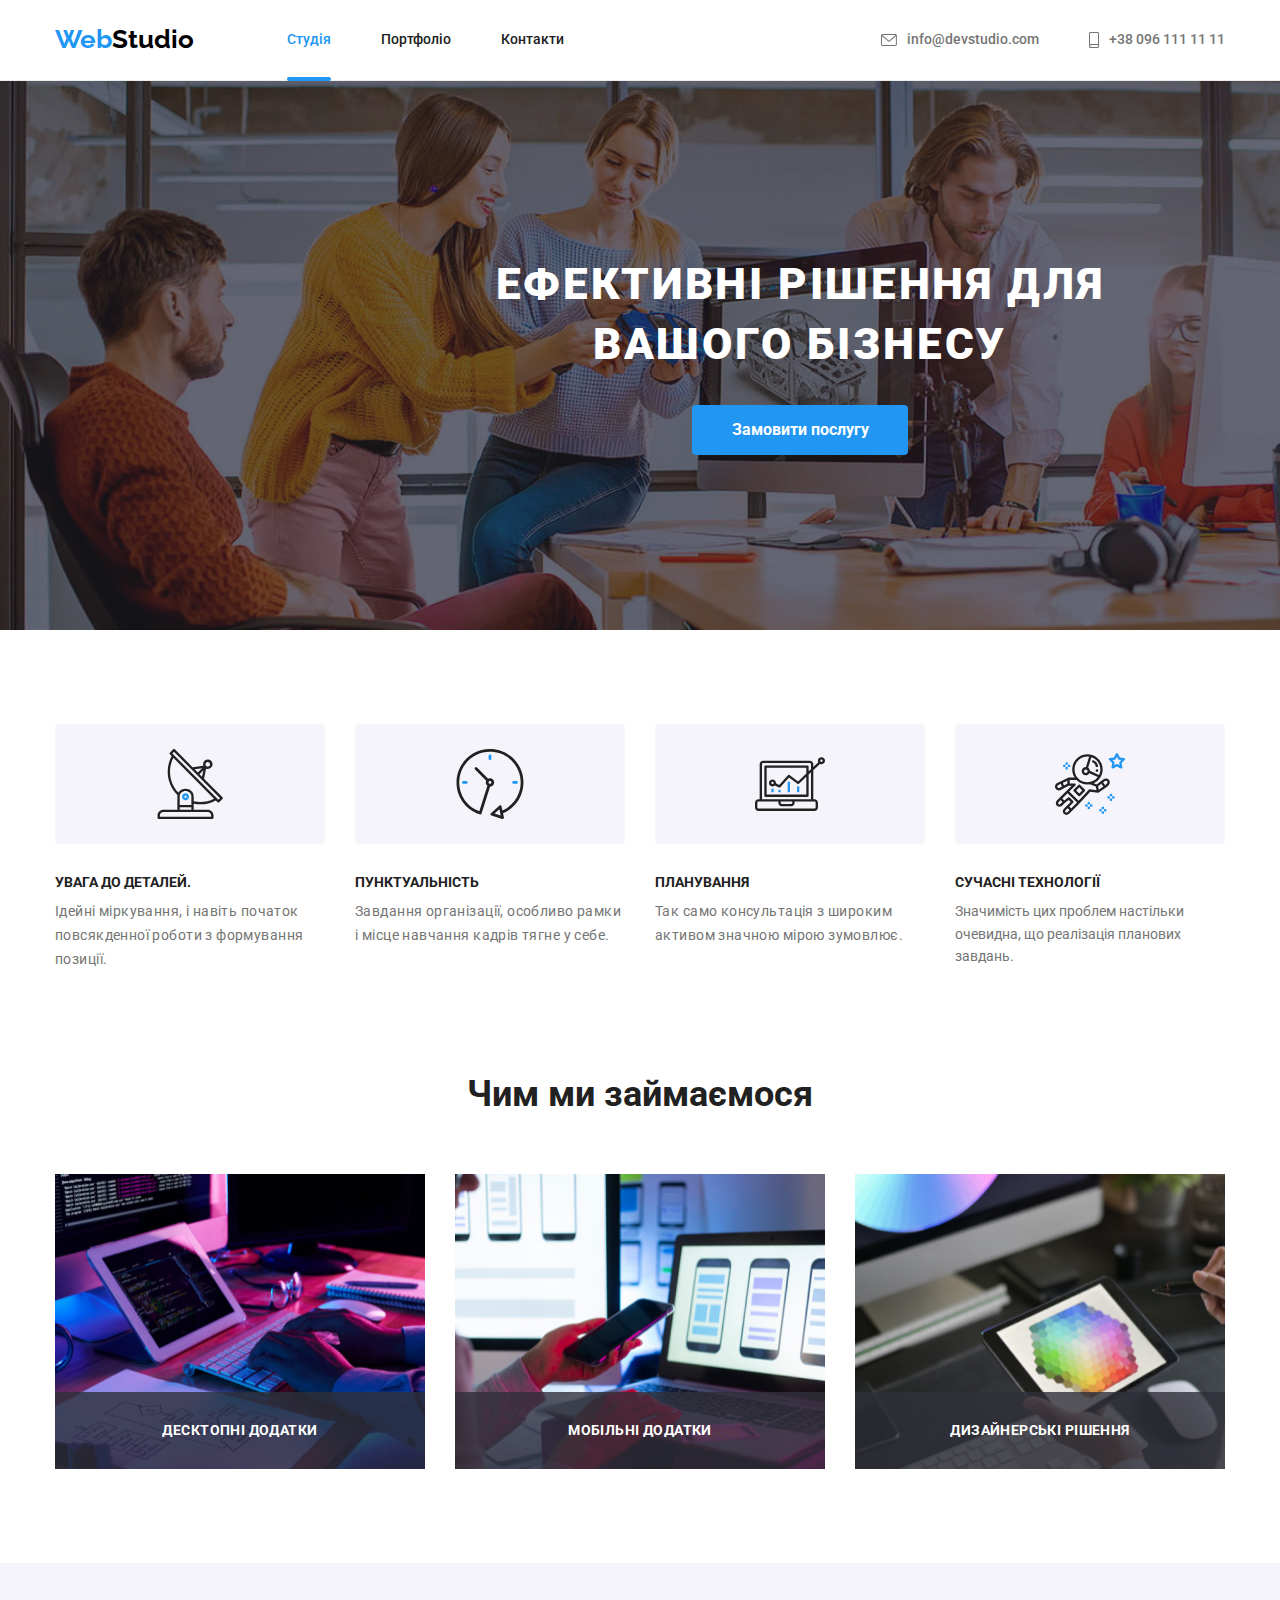
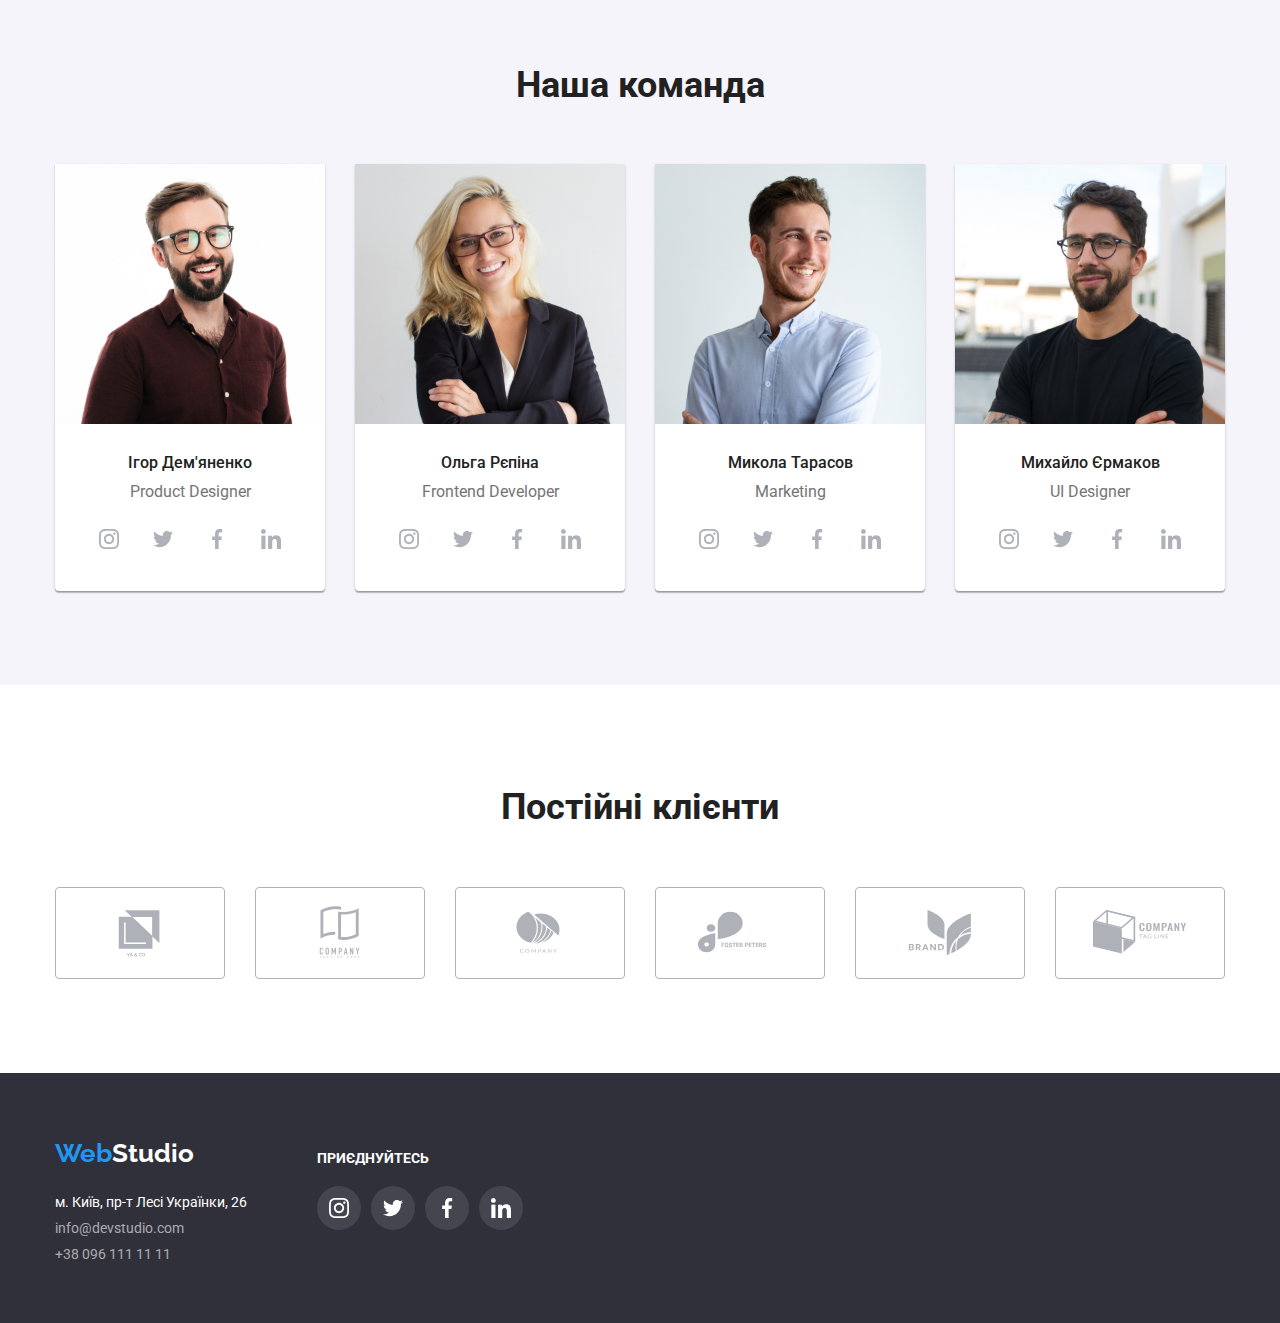
==== index.html @ bb4b2ee6 "jhg" ====
<!DOCTYPE html>
<html lang="en">

<head>
  <meta charset="UTF-8" />
  <meta http-equiv="X-UA-Compatible" content="IE=edge" />
  <meta name="viewport" content="width=device-width, initial-scale=1.0" />
  <title>Студія</title>
  <link rel="stylesheet" href="https://cdnjs.cloudflare.com/ajax/libs/modern-normalize/1.1.0/modern-normalize.css" />
  <link href="https://fonts.googleapis.com/css2?family=Raleway:wght@700&family=Roboto:wght@400;500;700;900&display=swap"
    rel="stylesheet" />
  <link rel="stylesheet" href="./css/styles.css" />
</head>

<body class="page">
  <header class="header">
    <div class="container main-nav">
      <a href="/" class="logo"><span class="logo-primary">Web</span>Studio</a>
      <nav>
        <ul class="site-nav list">
          <li><a href="./index.html" class="link-backlight"> Студія</a></li>
          <li><a href="./portfolio.html" class="link">Портфоліо</a></li>
          <li><a href="#" class="link">Контакти</a></li>
        </ul>
      </nav>
      <ul class="connection-nav list">
        <li class="mailtel-item">
          <a href="mailto:info@devstudio.com" class="svg-header"><svg class="header-icon" width="16" height="12">
              <use href="./images/icons-mailtel.svg#icon-envelope" class="use"></use>
            </svg>info@devstudio.com</a>
        </li>
        <li class="mailtel-item">
          <a href="tel:+380961111111" class="svg-header"><svg class="header-icon" width="10" height="16">
              <use href="./images/icons-mailtel.svg#icon-smartphone"></use>
            </svg>+38 096 111 11 11</a>
        </li>
      </ul>
    </div>
  </header>
  <main>
    <div class="hero-limitation">
      <section class="hero">
        <div class="container-hero">
          <h1 class="hero-title">Ефективні рішення для вашого бізнесу</h1>
          <button type="button" class="button" data-modal-open>
            Замовити послугу
          </button>
          <div class="backdrop is-hidden" data-modal>
            <div class="modal">
              <form action="" class="form js-speaker-form">
                <h2 class="title-form">
                  Залиште свої дані, ми вам передзвонимо
                </h2>

                <div class="form-field">
                  <label for="name" class="title-label">Ім'я</label>
                  <input type="text" name="name" id="name" autofocus />
                </div>

                <div class="form-field">
                  <label for="tel">Телефон</label>
                  <input type="tel" name="tel" id="tel" />
                </div>

                <div class="form-field">
                  <label for="email">Пошта</label>
                  <input type="email" name="email" id="email" />
                </div>

                <div class="coment-field">
                  <label for="comment">Коментар</label>
                  <textarea name="comment" id="comment" rows="10" placeholder="Введіть коментар"></textarea>
                </div>

                <div class="confirm-field">
                  <input type="checkbox" name="confirm" value="confirm" id="confirm" class="checkbox" />
                  <label for="confirm">Погоджуюся з розсилкою та приймаю
                    <a href="" class="agreement">Умови договору</a>
                  </label>
                </div>

                <button type="submit" class="form-button">Відправити</button>
              </form>
              <p class="modal-text"></p>
              <button type="button" class="modal-close" data-modal-close>
                <svg class="svg-close" width="18" height="18" viewBox="0 0 18 18" fill="none"
                  xmlns="http://www.w3.org/2000/svg">
                  <path
                    d="M15 4.10786L13.8921 3L9.5 7.39214L5.10786 3L4 4.10786L8.39214 8.5L4 12.8921L5.10786 14L9.5 9.60786L13.8921 14L15 12.8921L10.6079 8.5L15 4.10786Z"
                    fill="black" />
                </svg>
              </button>
            </div>
          </div>
        </div>
      </section>
    </div>
    <section class="section first">
      <div class="container">
        <h2 class="visually-hidden">Особливості</h2>
        <ul class="list-one">
          <li class="column">
            <div class="box-svg">
              <svg class="box-icon" width="70" height="70">
                <use href="./images/icons-specials.svg#icon-Group"></use>
              </svg>
            </div>
            <h3 class="section-minititle">УВАГА ДО ДЕТАЛЕЙ.</h3>
            <p class="section-minititle-phar">
              Ідейні міркування, і навіть початок повсякденної роботи з
              формування позиції.
            </p>
          </li>
          <li class="column">
            <div class="box-svg">
              <svg class="box-icon" width="70" height="70">
                <use href="./images/icons-specials.svg#icon-clock"></use>
              </svg>
            </div>
            <h3 class="section-minititle">ПУНКТУАЛЬНІСТЬ</h3>
            <p class="section-minititle-phar">
              Завдання організації, особливо рамки і місце навчання кадрів
              тягне у себе.
            </p>
          </li>
          <li class="column">
            <div class="box-svg">
              <svg class="box-icon" width="70" height="70">
                <use href="./images/icons-specials.svg#icon-diagram"></use>
              </svg>
            </div>
            <h3 class="section-minititle">ПЛАНУВАННЯ</h3>
            <p class="section-minititle-phar">
              Так само консультація з широким активом значною мірою зумовлює.
            </p>
          </li>
          <li class="column">
            <div class="box-svg">
              <svg class="box-icon" width="70" height="70">
                <use href="./images/icons-specials.svg#icon-astronaut"></use>
              </svg>
            </div>
            <h3 class="section-minititle">СУЧАСНІ ТЕХНОЛОГІЇ</h3>
            <p class="section-minititle-phar-last">
              Значимість цих проблем настільки очевидна, що реалізація
              планових завдань.
            </p>
          </li>
        </ul>
      </div>
    </section>

    <section class="section">
      <div class="container">
        <h2 class="section-title works">Чим ми займаємося</h2>
        <ul class="list-photo">
          <li>
            <div class="photo-about">
              <img src="./images/printing.jpg" width="370" height="295" alt="printing" />
              <div class="about">
                <p>десктопні додатки</p>
              </div>
            </div>
          </li>
          <li>
            <div class="photo-about">
              <img src="./images/phone.jpg" width="370" height="295" alt="phone" />
              <div class="about">
                <p>мобільні додатки</p>
              </div>
            </div>
          </li>
          <li>
            <div class="photo-about">
              <img src="./images/ipad.jpg" width="370" height="295" alt="ipad" />
              <div class="about">
                <p>дизайнерські рішення</p>
              </div>
            </div>
          </li>
        </ul>
      </div>
    </section>

    <section class="section-team">
      <div class="container">
        <h2 class="section-title team">Наша команда</h2>
        <ul class="list-people">
          <li class="card">
            <img src="./images/ІгорДем'яненко.jpg" width="270" height="260" alt="Працівник" />

            <p class="name">Ігор Дем'яненко</p>
            <p class="position">Product Designer</p>
            <!-- іконки -->
            <ul class="icons">
              <li class="social-item">
                <a href="" class="svg-logo">
                  <svg class="social-icon" width="20" height="20">
                    <use href="./images/icons.svg#icon-instagram"></use>
                  </svg>
                </a>
              </li>
              <li class="social-item">
                <a href="" class="svg-logo"><svg class="social-icon" width="20" height="20">
                    <use href="./images/icons.svg#icon-twitter"></use>
                  </svg>
                </a>
              </li>
              <li class="social-item">
                <a href="" class="svg-logo"><svg class="social-icon" width="20" height="20">
                    <use href="./images/icons.svg#icon-facebook"></use>
                  </svg>
                </a>
              </li>
              <li class="social-item">
                <a href="" class="svg-logo"><svg class="social-icon" width="20" height="20">
                    <use href="./images/icons.svg#icon-linkedin"></use>
                  </svg>
                </a>
              </li>
            </ul>
          </li>

          <li class="card">
            <img src="./images/ОльгаРєпіна.jpg" width="270" height="260" alt="Працівник" />

            <p class="name">Ольга Рєпіна</p>
            <p class="position">Frontend Developer</p>
            <ul class="icons">
              <li class="social-item">
                <a href="" class="svg-logo">
                  <svg class="social-icon" width="20" height="20">
                    <use href="./images/icons.svg#icon-instagram"></use>
                  </svg>
                </a>
              </li>
              <li class="social-item">
                <a href="" class="svg-logo"><svg class="social-icon" width="20" height="20">
                    <use href="./images/icons.svg#icon-twitter"></use>
                  </svg>
                </a>
              </li>
              <li class="social-item">
                <a href="" class="svg-logo"><svg class="social-icon" width="20" height="20">
                    <use href="./images/icons.svg#icon-facebook"></use>
                  </svg>
                </a>
              </li>
              <li class="social-item">
                <a href="" class="svg-logo"><svg class="social-icon" width="20" height="20">
                    <use href="./images/icons.svg#icon-linkedin"></use>
                  </svg>
                </a>
              </li>
            </ul>
          </li>

          <li class="card">
            <img src="./images/МиколаТарасов.jpg" width="270" height="260" alt="Працівник" />

            <p class="name">Микола Тарасов</p>
            <p class="position">Marketing</p>
            <ul class="icons">
              <li class="social-item">
                <a href="" class="svg-logo">
                  <svg class="social-icon" width="20" height="20">
                    <use href="./images/icons.svg#icon-instagram"></use>
                  </svg>
                </a>
              </li>
              <li class="social-item">
                <a href="" class="svg-logo"><svg class="social-icon" width="20" height="20">
                    <use href="./images/icons.svg#icon-twitter"></use>
                  </svg>
                </a>
              </li>
              <li class="social-item">
                <a href="" class="svg-logo"><svg class="social-icon" width="20" height="20">
                    <use href="./images/icons.svg#icon-facebook"></use>
                  </svg>
                </a>
              </li>
              <li class="social-item">
                <a href="" class="svg-logo"><svg class="social-icon" width="20" height="20">
                    <use href="./images/icons.svg#icon-linkedin"></use>
                  </svg>
                </a>
              </li>
            </ul>
          </li>

          <li class="card">
            <img src="./images/МихайлоЄрмаков.jpg" width="270" height="260" alt="Працівник" />

            <p class="name">Михайло Єрмаков</p>
            <p class="position">UI Designer</p>
            <ul class="icons">
              <li class="social-item">
                <a href="" class="svg-logo">
                  <svg class="social-icon" width="20" height="20">
                    <use href="./images/icons.svg#icon-instagram"></use>
                  </svg>
                </a>
              </li>
              <li class="social-item">
                <a href="" class="svg-logo"><svg class="social-icon" width="20" height="20">
                    <use href="./images/icons.svg#icon-twitter"></use>
                  </svg>
                </a>
              </li>
              <li class="social-item">
                <a href="" class="svg-logo"><svg class="social-icon" width="20" height="20">
                    <use href="./images/icons.svg#icon-facebook"></use>
                  </svg>
                </a>
              </li>
              <li class="social-item">
                <a href="" class="svg-logo"><svg class="social-icon" width="20" height="20">
                    <use href="./images/icons.svg#icon-linkedin"></use>
                  </svg>
                </a>
              </li>
            </ul>
          </li>
        </ul>
      </div>
    </section>
    <section class="clients">
      <div class="container">
        <h2 class="section-title clients-title">Постійні клієнти</h2>
        <ul class="clients-list">
          <li class="clients-item">
            <a href="" class="clients-link"><svg class="clients-icons" width="106" height="60">
                <use href="./images/icons-client.svg#icon-Logo-1"></use>
              </svg>
            </a>
          </li>
          <li class="clients-item">
            <a href="" class="clients-link"><svg class="clients-icons" width="106" height="60">
                <use href="./images/icons-client.svg#icon-Logo-2"></use>
              </svg>
            </a>
          </li>
          <li class="clients-item">
            <a href="" class="clients-link"><svg class="clients-icons" width="106" height="60">
                <use href="./images/icons-client.svg#icon-Logo-3"></use>
              </svg>
            </a>
          </li>
          <li class="clients-item">
            <a href="" class="clients-link"><svg class="clients-icons" width="106" height="60">
                <use href="./images/icons-client.svg#icon-Logo-4"></use>
              </svg>
            </a>
          </li>
          <li class="clients-item">
            <a href="" class="clients-link"><svg class="clients-icons" width="106" height="60">
                <use href="./images/icons-client.svg#icon-Logo-5"></use>
              </svg>
            </a>
          </li>
          <li class="clients-item">
            <a href="" class="clients-link"><svg class="clients-icons" width="106" height="60">
                <use href="./images/icons-client.svg#icon-Logo-6"></use>
              </svg>
            </a>
          </li>
        </ul>
      </div>
    </section>
  </main>
  <footer class="footer">
    <div class="footer-container">
      <div class="footer-info">
        <a href="/" class="logo-footer"><span class="logo-secondary">Web</span>Studio</a>
        <address>
          <ul class="list-adress">
            <li class="adress">
              <a href="https://goo.gl/maps/jGjZNwz8jLK7Mw756"><span class="adress">
                  м. Київ, пр-т Лесі Українки, 26</span></a>
            </li>
            <li class="contacts">
              <a href="mailto:info@devstudio.com">
                <span class="contacts">info@devstudio.com</span></a>
            </li>
            <li class="numbers">
              <a href="tel:+380961111111">
                <span class="numbers">+38 096 111 11 11</span></a>
            </li>
          </ul>
        </address>
      </div>
      <div class="footer-icon-list">
        <p class="invite">ПРИЄДНУЙТЕСЬ</p>
        <ul class="footer-icons">
          <li class="social-item">
            <a href="" class="svg-logo svg-footer">
              <svg class="social-icon footer-icon" width="20" height="20">
                <use href="./images/icons.svg#icon-instagram"></use>
              </svg>
            </a>
          </li>
          <li class="social-item">
            <a href="" class="svg-logo svg-footer"><svg class="social-icon footer-icon" width="20" height="20">
                <use href="./images/icons.svg#icon-twitter"></use>
              </svg>
            </a>
          </li>
          <li class="social-item">
            <a href="" class="svg-logo svg-footer"><svg class="social-icon footer-icon" width="20" height="20">
                <use href="./images/icons.svg#icon-facebook"></use>
              </svg>
            </a>
          </li>
          <li class="social-item">
            <a href="" class="svg-logo svg-footer"><svg class="social-icon footer-icon" width="20" height="20">
                <use href="./images/icons.svg#icon-linkedin"></use>
              </svg>
            </a>
          </li>
        </ul>
      </div>
    </div>
  </footer>
  <script src="./js/modal.js"></script>
  <!-- ////// -->
  <script>
    (() => {
      document
        .querySelector(".js-speaker-form")
        .addEventListener("submit", (e) => {
          e.preventDefault();

          new FormData(e.currentTarget).forEach((value, name) =>
            console.log(`${name}: ${value}`)
          );

          e.currentTarget.reset();
        });
    })();
  </script>
  <!-- ////// -->
</body>

</html>
---- css/styles.css ----
h1,
h2,
h3,
h4,
h5,
p,
ul {
  margin: 0;
  padding: 0;
}

:root {
  --main-color: #ffffff;
  --secondary-color: #2196f3;
  --text-color: #212121;
  --grey-color: #afb1b8;
}

img {
  display: block;
}

address {
  font: inherit;
}

a {
  text-decoration: none;
}

body {
  background-color: var(--main-color);
  color: #757575;
  font-family: "Roboto", "sans-serif";
}

.list {
  list-style: none;
  margin: 0;
  padding: 0;
}

/* header */

.header {
  border-bottom: 1px solid #ececec;
  padding-top: 24px;
  padding-bottom: 25px;
  position: fixed;
  width: 100%;
  top: 0;
  left: 0;
  min-height: 80px;
  background-color: #ffffff;
  z-index: 1;
}

.page {
  padding-top: 80px;
}

.header-icon {
  fill: currentColor;
  margin-right: 10px;
}

.mailtel-item {
  display: flex;
}

.svg-header {
  display: flex;
  align-items: center;
  transition-property: color;
  transition-timing-function: cubic-bezier(0.4, 0, 0.2, 1);
  transition-duration: 250ms;
}

.svg-header:hover {
  color: #2196f3;
}

/* logo */

.logo {
  display: inline-block;
  color: #000000;
  font-family: "Raleway", "sans-serif";
  font-weight: 700;
  font-size: 26px;
  line-height: 1.2;
  margin-right: 93px;
}

.logo:hover {
  color: var(--secondary-color);
}

.logo-primary {
  color: var(--secondary-color);
}

.main-nav {
  display: flex;
  align-items: center;
  justify-content: center;
}

.tel-head::before {
  content: "";
}

/* site-nav */

.link {
  font-weight: 500;
  font-size: 14px;
  line-height: 1.6px;
  color: #212121;
  transition-property: color;
  transition-timing-function: cubic-bezier(0.4, 0, 0.2, 1);
  transition-duration: 250ms;
}

.link-backlight {
  font-weight: 500;
  font-size: 14px;
  line-height: 1.6px;
  color: var(--secondary-color);
  position: relative;
}

.link-backlight::after {
  content: "";
  width: 100%;
  height: 4px;
  background-color: #2196f3;
  border-radius: 2px;
  position: absolute;
  display: flex;
  margin-top: 28px;
}

.link-backlight-portfolio {
  font-weight: 500;
  font-size: 14px;
  line-height: 1.6px;
  color: var(--secondary-color);
  position: relative;
}

.link-backlight-portfolio::after {
  content: "";
  width: 100%;
  height: 4px;
  background-color: #2196f3;
  border-radius: 2px;
  position: absolute;
  display: block;
  margin-top: 28px;
}

.site-nav {
  display: flex;
}

.site-nav li:not(:last-child) {
  margin-right: 50px;
}

.site-nav .list {
  color: #212121;
  font-weight: 500;
  font-size: 14px;
  line-height: 1.2;
}

.site-nav .link:hover,
.site-nav .link:focus {
  color: var(--secondary-color);
}

.connection-nav {
  display: flex;
  margin-left: auto;
}

.connection-nav li:not(:last-child) {
  margin-right: 50px;
}

.connection-nav a {
  color: #757575;
  font-weight: 500;
  font-size: 14px;
  line-height: 1.2;
}

/* hero */

.hero {
  padding-top: 175px;
  padding-bottom: 175px;
  background-image: linear-gradient(
      rgba(47, 48, 58, 0.4),
      rgba(47, 48, 58, 0.4)
    ),
    url(../images/hero-bg.jpg);
  background-repeat: no-repeat;
  background-position: center;
  align-items: center;
}

.hero-title {
  color: var(--main-color);
  font-weight: 900;
  font-size: 44px;
  line-height: 1.36;
  text-transform: uppercase;
  margin-bottom: 30px;
  letter-spacing: 0.06em;
  text-align: center;
}

.container-hero {
  margin-left: auto;
  margin-right: auto;
  width: 700px;
}

pre {
  font: inherit;
}

/* modal window */

.backdrop {
  position: fixed;
  top: 0;
  left: 0;
  width: 100%;
  height: 100%;
  background-color: rgba(0, 0, 0, 0.5);
  z-index: 2;
  opacity: 1;
  visibility: visible;
  transition: opacity 250ms cubic-bezier(0.4, 0, 0.2, 1),
    visability 250ms cubic-bezier(0.4, 0, 0.2, 1);
}

.backdrop.is-hidden {
  opacity: 0;
  pointer-events: none;
}

.modal {
  height: 581px;
  width: 528px;
  background-color: #ffffff;
  box-shadow: 0px 1px 3px rgba(0, 0, 0, 0.12), 0px 1px 1px rgba(0, 0, 0, 0.14),
    0px 2px 1px rgba(0, 0, 0, 0.2);
  border-radius: 4px;

  position: absolute;
  top: 50%;
  left: 50%;
  transform: translate(-50%, -50%);
}

.modal-close {
  box-sizing: border-box;
  width: 30px;
  height: 30px;
  margin-top: 8px;
  margin-right: 8px;
  position: absolute;
  top: 0;
  right: 0;
  background-color: #ffffff;

  border: 1px solid rgba(0, 0, 0, 0.1);
  border-radius: 50%;
}

.svg-close {
  position: absolute;
  top: 50%;
  left: 50%;
  transform: translate(-50%, -50%);
}

.form {
  margin-left: auto;
  padding: 40px;
}

.form-field {
  display: flex;
  flex-direction: column;
  margin-bottom: 10px;
}

.form-field input {
  border: 1px solid rgba(33, 33, 33, 0.2);
  border-radius: 4px;
  height: 40px;
}

.form-field label {
  margin-bottom: 4px;
}

.coment-field {
  display: flex;
  flex-direction: column;
  width: 448px;
  height: 120px;
}

.coment-field label {
  margin-bottom: 10px;
}

.coment-field textarea {
  border: 1px solid rgba(33, 33, 33, 0.2);
  border-radius: 4px;
}

.coment-field textarea::placeholder {
  font-family: "Roboto";
  font-weight: 400;
  font-size: 12px;
  line-height: 14px;
  letter-spacing: 0.01em;
  color: rgba(117, 117, 117, 0.5);
}

.title-form {
  font-family: "Roboto";
  font-style: normal;
  font-weight: 700;
  font-size: 20px;
  line-height: 23px;
  text-align: center;
  letter-spacing: 0.03em;
  margin-bottom: 12px;

  color: #212121;
}

.confirm-field {
  font-family: "Roboto";
  font-style: normal;
  font-weight: 400;
  font-size: 14px;
  line-height: 1.71;
  margin-top: 20px;

  letter-spacing: 0.03em;

  color: #757575;
}

.agreement {
  text-decoration-line: underline;
  color: #2196f3;
}

.form-button {
  margin-top: 30px;
  margin-left: 124px;
  padding-top: 10px;
  padding-bottom: 10px;
  padding-left: 52px;
  padding-right: 52px;
}

textarea {
  resize: none;
}

/* main */

.visually-hidden {
  display: none;
}

.box-svg {
  width: 270px;
  height: 120px;
  background: #f5f4fa;
  border-radius: 4px;
  display: flex;
  justify-content: center;
  align-items: center;
}

.box-svg:last-child {
  margin-right: 0;
}

/* .box-link {
  width: 100%;
  height: 100%;
  display: flex;
  align-items: center;
  justify-content: center;
  border-radius: 50%;
} */

.test {
  display: inline-block;
  justify-content: center;
  align-items: center;
}

.portfolio-main {
  padding-top: 94px;
  padding-bottom: 94px;
}

.button {
  font-family: "Roboto", "sans-serif";
  font-weight: 700;
  font-size: 16px;
  line-height: 1.6;
  width: 216px;
  height: 50px;
  margin-left: 242px;
  font-family: inherit;
  background-color: var(--secondary-color);
  color: var(--main-color);
  border-radius: 4px;
  padding: 10px 32px;
  display: inline-block;
  text-align: center;
  border: 1px solid transparent;
  cursor: pointer;
  transition-property: color;
  transition-timing-function: cubic-bezier(0.4, 0, 0.2, 1);
  transition-duration: 250ms;
}

.button-portfolio {
  font-family: "Roboto", "sans-serif";
  font-weight: 500;
  font-size: 16px;
  line-height: 1.6;
  text-align: center;
  color: var(--text-color);
  background-color: #f5f4fa;
  padding: 6px 22px;
  border: transparent;
  border-radius: 4px;
  cursor: pointer;
  transition-property: background-color;
  transition-timing-function: cubic-bezier(0.4, 0, 0.2, 1);
  transition-duration: 250ms;
}

.button-portfolio:hover,
.button-portfolio:focus {
  color: var(--main-color);
  background: var(--secondary-color);
  box-shadow: 0px 3px 1px rgba(0, 0, 0, 0.1), 0px 1px 2px rgba(0, 0, 0, 0.08),
    0px 2px 2px rgba(0, 0, 0, 0.12);
}

.button:hover,
.button:focus {
  color: #000000;
}

.border-photo {
  margin-bottom: 30px;
  background: #ffffff;
  transition: 250ms cubic-bezier(0.4, 0, 0.2, 1);
}

.border-photo:hover {
  box-shadow: 0px 1px 1px rgba(0, 0, 0, 0.12), 0px 4px 4px rgba(0, 0, 0, 0.06),
    1px 4px 6px rgba(0, 0, 0, 0.16);
}

.border-photo:hover ::before {
  opacity: 1;
}

.border-photo:hover .poster-action-text {
  opacity: 1;
}

.poster-thumb {
  position: relative;
  overflow: hidden;
}

.poster-thumb::before {
  display: inline-block;
  position: absolute;
  content: "";
  width: 100%;
  height: 100%;
  background-color: rgba(33, 150, 243, 0.9);
  opacity: 0;
  /* transition-property: background-ccolor;
  transition-timing-function: cubic-bezier(0.4, 0, 0.2, 1);
  transition-duration: 250ms; */
  /* transition: height 250ms cubic-bezier(0.4, 0, 0.2, 1); */
  transform: translateY(+100%);
  transition: transform 250ms cubic-bezier(0.4, 0, 0.2, 1);
}

.card-link:hover .poster-thumb::before,
.card-link:focus .poster-thumb::before {
  transform: translateX(0);
}

.poster-action-text {
  position: absolute;
  top: 50%;
  left: 50%;
  transform: translate(-50%, 100%);
  width: 322px;
  height: 168px;
  font-weight: 400;
  font-size: 18px;
  line-height: 1.56;

  letter-spacing: 0.03em;
  opacity: 0;

  color: #ffffff;
}

.card-link:hover .poster-action-text,
.card-link:focus .poster-action-text {
  transform: translate(-50%, -50%);
  transition: transform 250ms cubic-bezier(0.4, 0, 0.2, 1);
}

.border-text {
  border-bottom: 1px solid #eeeeee;
  border-right: 1px solid #eeeeee;
  border-left: 1px solid #eeeeee;
  padding: 20px 24px;
}

.list-buttons {
  list-style: none;
  display: flex;
  justify-content: center;
  margin-bottom: 34px;
}

.list-buttons li:not(:last-child) {
  margin-right: 8px;
}

.list-one {
  display: flex;
  list-style: none;
  justify-content: space-between;
}

.section {
  padding-bottom: 94px;
}

.section-title-invisible {
  visibility: hidden;
}

.section-title {
  font-weight: 700;
  font-size: 36px;
  line-height: 1.6;
  text-align: center;
  color: #212121;
}

.photo-about {
  position: relative;
  display: flex;
  justify-content: center;
  align-items: flex-end;
}

.about {
  position: absolute;
  display: flex;

  align-content: center;
  justify-content: center;
  font-weight: 700;
  font-size: 14px;
  line-height: 1.6;
  letter-spacing: 0.03em;
  text-transform: uppercase;
  background: rgba(47, 48, 58, 0.8);
  width: 100%;
  padding-top: 27px;
  padding-bottom: 27px;

  color: #ffffff;
}

.list-photo {
  display: flex;
  padding: 0;
  justify-content: space-between;
  list-style: none;
}

.list-posters {
  display: flex;
  flex-wrap: wrap;
  list-style: none;
  padding: 0;
  justify-content: space-between;
}

.list-people {
  display: flex;
  padding: 0;
  justify-content: space-between;
  list-style: none;
}

.section-minititle {
  color: #212121;
  font-weight: 700;
  font-size: 14px;
  line-height: 1.2;
  text-transform: uppercase;
  margin-top: 30px;
  margin-bottom: 10px;
}

.section-minititle-phar {
  margin: 0;
  width: 270px;
  font-family: "Roboto";
  font-weight: 400;
  font-size: 14px;
  line-height: 171%;
  color: #757575;
  letter-spacing: 0.03em;
}

.section-minititle-phar-last {
  font-family: "Roboto";
  font-weight: 400;
  font-size: 14px;
  line-height: 1.6;
  color: #757575;
  width: 270px;
}

.works {
  margin-bottom: 50px;
}

.first {
  padding-top: 94px;
  padding-bottom: 94px;
}

.team {
  margin-bottom: 50px;
}

.name {
  color: #212121;
  font-weight: 500;
  font-size: 16px;
  line-height: 1, 3px;
  margin-bottom: 10px;
  margin-top: 30px;
  text-align: center;
}

.position {
  margin: 0;
  text-align: center;
}

.card {
  background-color: #ffffff;
  box-shadow: 0px 1px 3px rgba(0, 0, 0, 0.12), 0px 1px 1px rgba(0, 0, 0, 0.14),
    0px 2px 1px rgba(0, 0, 0, 0.2);
  border-radius: 0px 0px 4px 4px;
  transition-property: background-color;
  transition-timing-function: cubic-bezier(0.4, 0, 0.2, 1);
  transition-duration: 250ms;
}

.icons {
  display: flex;
  list-style: none;
  justify-content: center;
  margin-top: 16px;
  margin-bottom: 30px;
}

.social-item {
  width: 44px;
  height: 44px;
  margin-right: 10px;
}

.social-item:last-child {
  margin-right: 0;
}

.svg-logo {
  width: 100%;
  height: 100%;
  background-color: #ffffff;
  display: flex;
  align-items: center;
  justify-content: center;
  border-radius: 50%;
  transition-property: background-color;
  transition-timing-function: cubic-bezier(0.4, 0, 0.2, 1);
  transition-duration: 250ms;
}

.svg-logo:hover,
.svg-logo:focus {
  background-color: #2196f3;
}

.social-icon {
  fill: #afb1b8;
  transition-property: color;
  transition-timing-function: cubic-bezier(0.4, 0, 0.2, 1);
  transition-duration: 250ms;
}

.svg-logo:hover .social-icon,
.svg-logo:focus .social-icon {
  fill: #ffffff;
}

.section-team {
  background-color: #f5f4fa;
  padding-top: 94px;
  padding-bottom: 94px;
}

.title-portfolio {
  font-weight: 700;
  font-size: 18px;
  line-height: 1.2;
  color: #212121;
  margin-bottom: 4px;
}

.description {
  font-weight: 400;
  font-size: 16px;
  line-height: 30px;
  color: #757575;
}

/* clients-section ()*/

.clients {
  padding-top: 94px;
  padding-bottom: 94px;
}

.clients-list {
  list-style: none;
  display: flex;
  justify-content: center;
  margin-top: 50px;
}

.clients-item {
  width: 170px;
  height: 92px;
  margin-right: 30px;
}

.clients-link {
  width: 100%;
  height: 100%;
  display: flex;
  align-items: center;
  justify-content: center;
  border: 1px solid #afb1b8;
  border-radius: 4px;
  transition-property: border-color;
  transition-timing-function: cubic-bezier(0.4, 0, 0.2, 1);
  transition-duration: 250ms;
}

.clients-item:last-child {
  margin-right: 0;
}

.clients-icons {
  fill: #afb1b8;
  transition-property: color;
  transition-timing-function: cubic-bezier(0.4, 0, 0.2, 1);
  transition-duration: 250ms;
}

.clients-link:hover,
.clients-link:focus {
  border: 1px solid #2196f3;
}

.clients-link:hover .clients-icons,
.clients-link:focus .clients-icons {
  fill: #2196f3;
}

/* footer */

.footer {
  background-color: #2f303a;
  padding-top: 60px;
  padding-bottom: 60px;
}

.logo-footer {
  font-family: "Raleway", "sans-serif";
  font-weight: 700;
  font-size: 26px;
  line-height: 1.6;
  color: var(--main-color);
  display: inline-block;
  margin-bottom: 20px;
}

.logo-secondary {
  font-family: "Raleway", "sans-serif";
  font-weight: 700;
  font-size: 26px;
  line-height: 1.6;
  color: var(--secondary-color);
}

.list-adress {
  display: inline-block;
  list-style: none;
  padding: 0;
}

.adress {
  font-family: "Roboto", "sans-serif";
  font-weight: 400;
  font-size: 14px;
  line-height: 1.2;
  color: var(--main-color);
  margin-bottom: 9px;
}

.contacts {
  font-family: "Roboto", "sans-serif";
  font-weight: 400;
  font-size: 14px;
  line-height: 1.2;
  color: rgba(255, 255, 255, 0.6);
  margin-bottom: 9px;
}

.numbers {
  font-family: "Roboto", "sans-serif";
  font-weight: 400;
  font-size: 14px;
  line-height: 1.2;
  color: rgba(255, 255, 255, 0.6);
}

.footer-icon {
  fill: #ffffff;
}

.footer-icons {
  display: flex;
  list-style: none;
}

.svg-footer {
  background-color: rgba(255, 255, 255, 0.1);
  transition-property: background-color;
  transition-timing-function: cubic-bezier(0.4, 0, 0.2, 1);
  transition-duration: 250ms;
}

.invite {
  font-weight: 700;
  font-size: 14px;
  line-height: 1.2;
  text-transform: uppercase;
  color: #ffffff;
  display: inline-block;
  height: 16px;
  margin-bottom: 20px;
}

.footer-icon-list {
  margin-left: 70px;
  padding-top: 16px;
}

/* Блоки */

.container {
  margin-left: auto;
  margin-right: auto;
  width: 1200px;
  padding-left: 15px;
  padding-right: 15px;
}

.footer-container {
  margin-left: auto;
  margin-right: auto;
  width: 1200px;
  padding-left: 15px;
  padding-right: 15px;
  display: flex;
}

.hero-limitation {
  margin-left: auto;
  margin-right: auto;
  width: 1600px;
}

/* бекграунд #FFFFFF */
/* колір 1 секції з заголовком #2F303A */
/* колір секції наша команда #F5F4FA */
/* основний колір тексту #757575 */
/* колір підзаголовків #212121 */
/* фоновий колір тексту і кнопок #2196F3 */
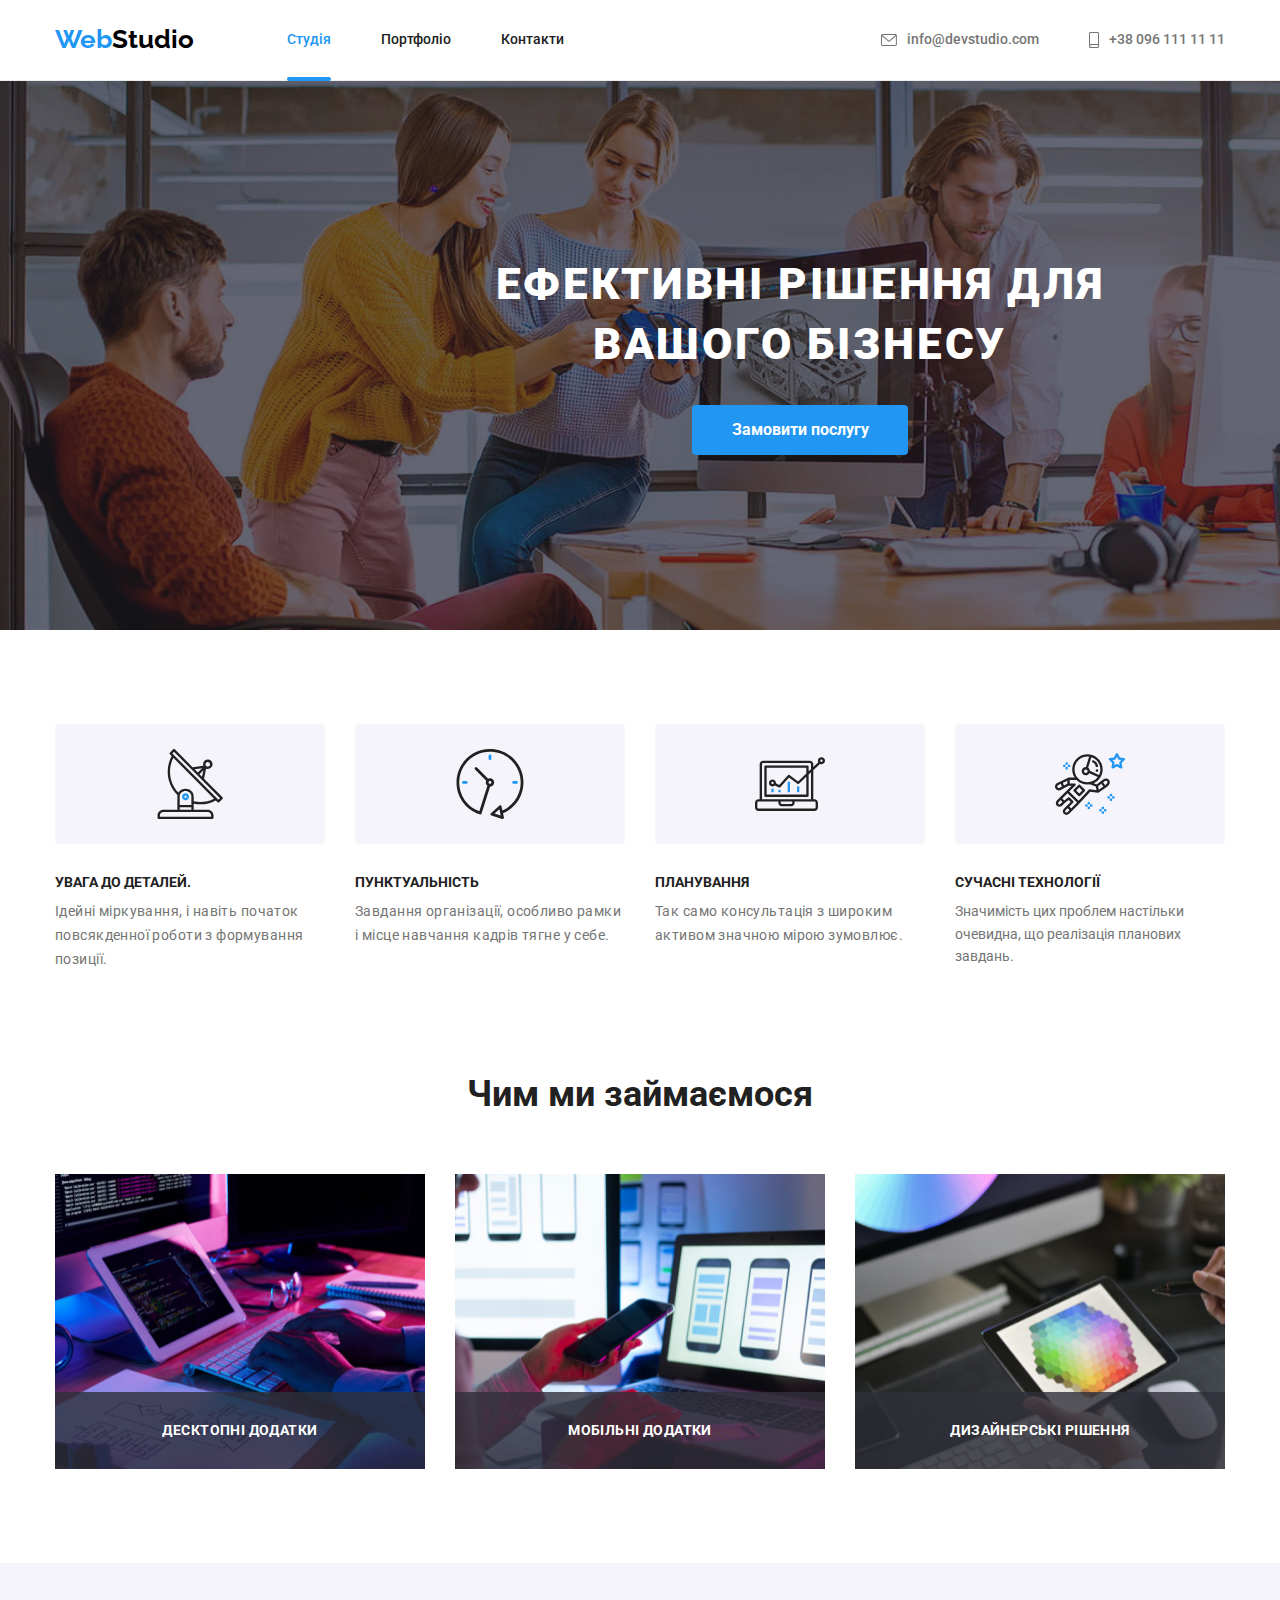
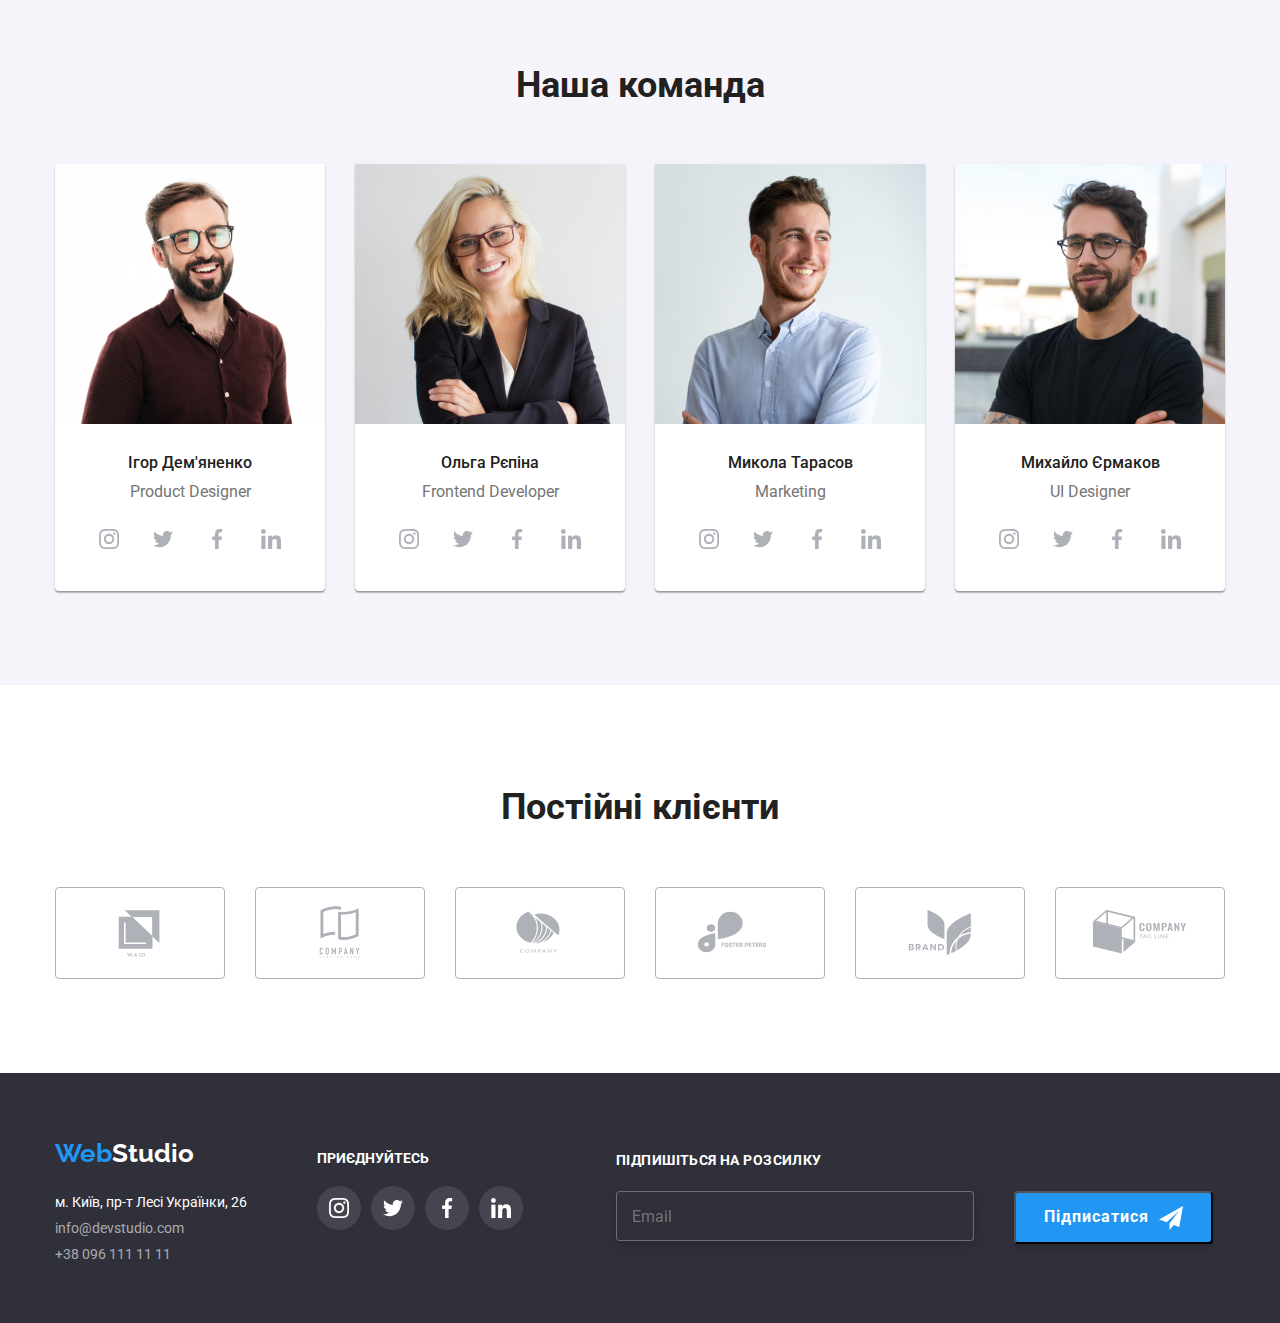
==== commit c5296ffd: "les 6" ====
--- a/index.html
+++ b/index.html
@@ -54,30 +54,46 @@
 
                 <div class="form-field">
                   <label for="name" class="title-label">Ім'я</label>
-                  <input type="text" name="name" id="name" autofocus />
+                  <input type="text" name="name" id="name" autofocus class="form-input" />
+                  <span class="icons-form">
+                    <svg class="iconform-tel" width="13" height="13">
+                      <use href="./images/icons-form.svg#iconform-human"></use>
+                    </svg>
+                  </span>
                 </div>
 
                 <div class="form-field">
-                  <label for="tel">Телефон</label>
-                  <input type="tel" name="tel" id="tel" />
+                  <label for="tel" class="title-label">Телефон</label>
+                  <input type="tel" name="tel" id="tel" class="form-input" />
+                  <span class="icons-form">
+                    <svg class="" width="13" height="13">
+                      <use href="./images/icons-form.svg#iconform-tel"></use>
+                    </svg>
+                  </span>
                 </div>
 
                 <div class="form-field">
-                  <label for="email">Пошта</label>
-                  <input type="email" name="email" id="email" />
+                  <label for="email" class="title-label">Пошта</label>
+                  <input type="email" name="email" id="email" class="form-input" />
+                  <span class="icons-form">
+                    <svg class="iconform-mail" width="13" height="13">
+                      <use href="./images/icons-form.svg#iconform-mail"></use>
+                    </svg>
+                  </span>
                 </div>
 
                 <div class="coment-field">
-                  <label for="comment">Коментар</label>
-                  <textarea name="comment" id="comment" rows="10" placeholder="Введіть коментар"></textarea>
+                  <label for="comment" class="title-label">Коментар</label>
+                  <textarea class="form-input" name="comment" id="comment" rows="10"
+                    placeholder="Введіть коментар"></textarea>
                 </div>
 
-                <div class="confirm-field">
-                  <input type="checkbox" name="confirm" value="confirm" id="confirm" class="checkbox" />
-                  <label for="confirm">Погоджуюся з розсилкою та приймаю
-                    <a href="" class="agreement">Умови договору</a>
-                  </label>
-                </div>
+                <label class="check option">
+                  <input type="checkbox" class="check-input" />
+                  <span class="check-box"></span>
+                  <span class="check-text">Погоджуюся з розсилкою та приймаю
+                    <a href="" class="agreement">Умови договору</a></span>
+                </label>
 
                 <button type="submit" class="form-button">Відправити</button>
               </form>
@@ -420,6 +436,22 @@
           </li>
         </ul>
       </div>
+      <div class="footer-formblock">
+        <h3 class="footer-form-title">Підпишіться на розсилку</h3>
+        <div class="footer-block">
+          <form action="" class="footer-form">
+            <div class="footer-form-field">
+              <input type="text" class="footer-input" name="name" id="name" placeholder="Email" />
+            </div>
+          </form>
+          <button type="submit" class="footer-button">
+            Підписатися
+            <svg class="footer-button-icon" width="24" height="24">
+              <use href="./images/icons-form.svg#iconform-send"></use>
+            </svg>
+          </button>
+        </div>
+      </div>
     </div>
   </footer>
   <script src="./js/modal.js"></script>
--- a/css/styles.css
+++ b/css/styles.css
@@ -7,6 +7,30 @@
 ul {
   margin: 0;
   padding: 0;
+}
+
+.form-input{
+  outline: none;
+}
+
+.form-input:hover {
+  outline: 1px solid #2196F3;
+}
+
+.form-input:focus {
+  outline: 1px solid #2196F3;
+}
+
+.form-input {
+  outline: none;
+}
+
+.form-input:hover {
+  outline: 1px solid #2196F3;
+}
+
+.form-input:focus {
+  outline: 1px solid #2196F3;
 }
 
 :root {
@@ -289,6 +313,13 @@
   transform: translate(-50%, -50%);
 }
 
+.modal-close:hover .svg-close,
+.modal-close:focus .svg-close{
+  color: #2196f3;
+}
+
+
+
 .form {
   margin-left: auto;
   padding: 40px;
@@ -298,12 +329,14 @@
   display: flex;
   flex-direction: column;
   margin-bottom: 10px;
+  position: relative;
 }
 
 .form-field input {
   border: 1px solid rgba(33, 33, 33, 0.2);
   border-radius: 4px;
   height: 40px;
+  padding-left: 42px;
 }
 
 .form-field label {
@@ -318,12 +351,16 @@
 }
 
 .coment-field label {
-  margin-bottom: 10px;
+  margin-bottom: 4px;
 }
 
 .coment-field textarea {
   border: 1px solid rgba(33, 33, 33, 0.2);
   border-radius: 4px;
+  padding-left: 16px;
+  padding-right: 16px;
+  padding-top: 12px;
+  padding-bottom: 12px;
 }
 
 .coment-field textarea::placeholder {
@@ -348,18 +385,17 @@
   color: #212121;
 }
 
-.confirm-field {
-  font-family: "Roboto";
-  font-style: normal;
+.title-label {
+  font-family: 'Roboto';
   font-weight: 400;
-  font-size: 14px;
-  line-height: 1.71;
-  margin-top: 20px;
-
-  letter-spacing: 0.03em;
-
+  font-size: 12px;
+  line-height: 1.4;
+  
+  letter-spacing: 0.01em;
+  
   color: #757575;
 }
+
 
 .agreement {
   text-decoration-line: underline;
@@ -373,11 +409,70 @@
   padding-bottom: 10px;
   padding-left: 52px;
   padding-right: 52px;
+  background-color: #2196F3;
+  color: #ffffff;
+  box-shadow: 0px 4px 4px rgba(0, 0, 0, 0.15);
+  border-radius: 4px;
+  border: #ffffff;
 }
 
 textarea {
   resize: none;
 }
+
+.form-input:focus ~ .icons-form {
+  fill: #2196F3;
+}
+
+.option {
+  display: block;
+  position: relative;
+  
+}
+
+.check {
+  padding-left: 12px;
+  font-family: "Roboto";
+  font-style: normal;
+  font-weight: 400;
+  font-size: 14px;
+  margin-top: 20px;
+
+
+  letter-spacing: 0.03em;
+
+  color: #757575;
+}
+
+.check-input {
+  appearance: none;
+  position: absolute;
+  
+}
+
+.check-box {
+  position: absolute;
+  width: 16px;
+  height: 15px;
+  background-image: url(../images/chek1.svg);
+}
+
+.check-text {
+  margin-left: 25px;
+}
+
+.check-input:checked + .check-box {
+  background-image: url(../images/chek2.svg);
+  box-sizing: content-box;
+  background-color: #2196F3;
+  width: 16px;
+  height: 15px;
+  border-radius: 2px;
+  background-repeat: no-repeat;
+  background-position: center;
+  filter: drop-shadow(0px 4px 4px rgba(0, 0, 0, 0.25)) drop-shadow(0px 4px 4px rgba(0, 0, 0, 0.25));
+}
+
 
 /* main */
 
@@ -398,6 +493,14 @@
 .box-svg:last-child {
   margin-right: 0;
 }
+
+
+.icons-form {
+position: absolute;
+bottom: 10px;
+left: 15px;
+}
+
 
 /* .box-link {
   width: 100%;
@@ -908,6 +1011,71 @@
   padding-top: 16px;
 }
 
+/* footer-form */
+
+.footer-formblock {
+  margin-left: 93px;
+  margin-top: 16px;
+}
+
+.footer-block {
+  display: flex;
+}
+
+.footer-form-title {
+  margin-bottom: 20px;
+  font-weight: 700;
+  font-size: 14px;
+  line-height: 1.6;
+  letter-spacing: 0.03em;
+  text-transform: uppercase;
+  color: #FFFFFF;
+}
+
+.footer-form-field {
+  
+}
+
+.footer-input {
+  height: 50px;
+  width: 358px;
+  padding: 15px;
+  border: 1px solid rgba(255, 255, 255, 0.3);
+  filter: drop-shadow(0px 4px 4px rgba(0, 0, 0, 0.15));
+  border-radius: 4px;
+  background: #2F303A;
+  outline: none;
+ 
+}
+
+.footer-button {
+  display: flex;
+  background: #2196F3;
+  box-shadow: 0px 4px 4px rgba(0, 0, 0, 0.15);
+  border-radius: 4px;
+  font-weight: 700;
+  font-size: 16px;
+  line-height: 1.8;
+  letter-spacing: 0.06em;
+  align-items: center;
+  padding-top: 10px;
+  padding-bottom: 10px;
+  padding-left: 28px;
+  padding-right: 28px;
+  margin-left: 40px;
+  
+  color: #FFFFFF;
+}
+
+.footer-button-icon {
+  margin-left: 10px;
+}
+
+
+
+
+
+
 /* Блоки */
 
 .container {
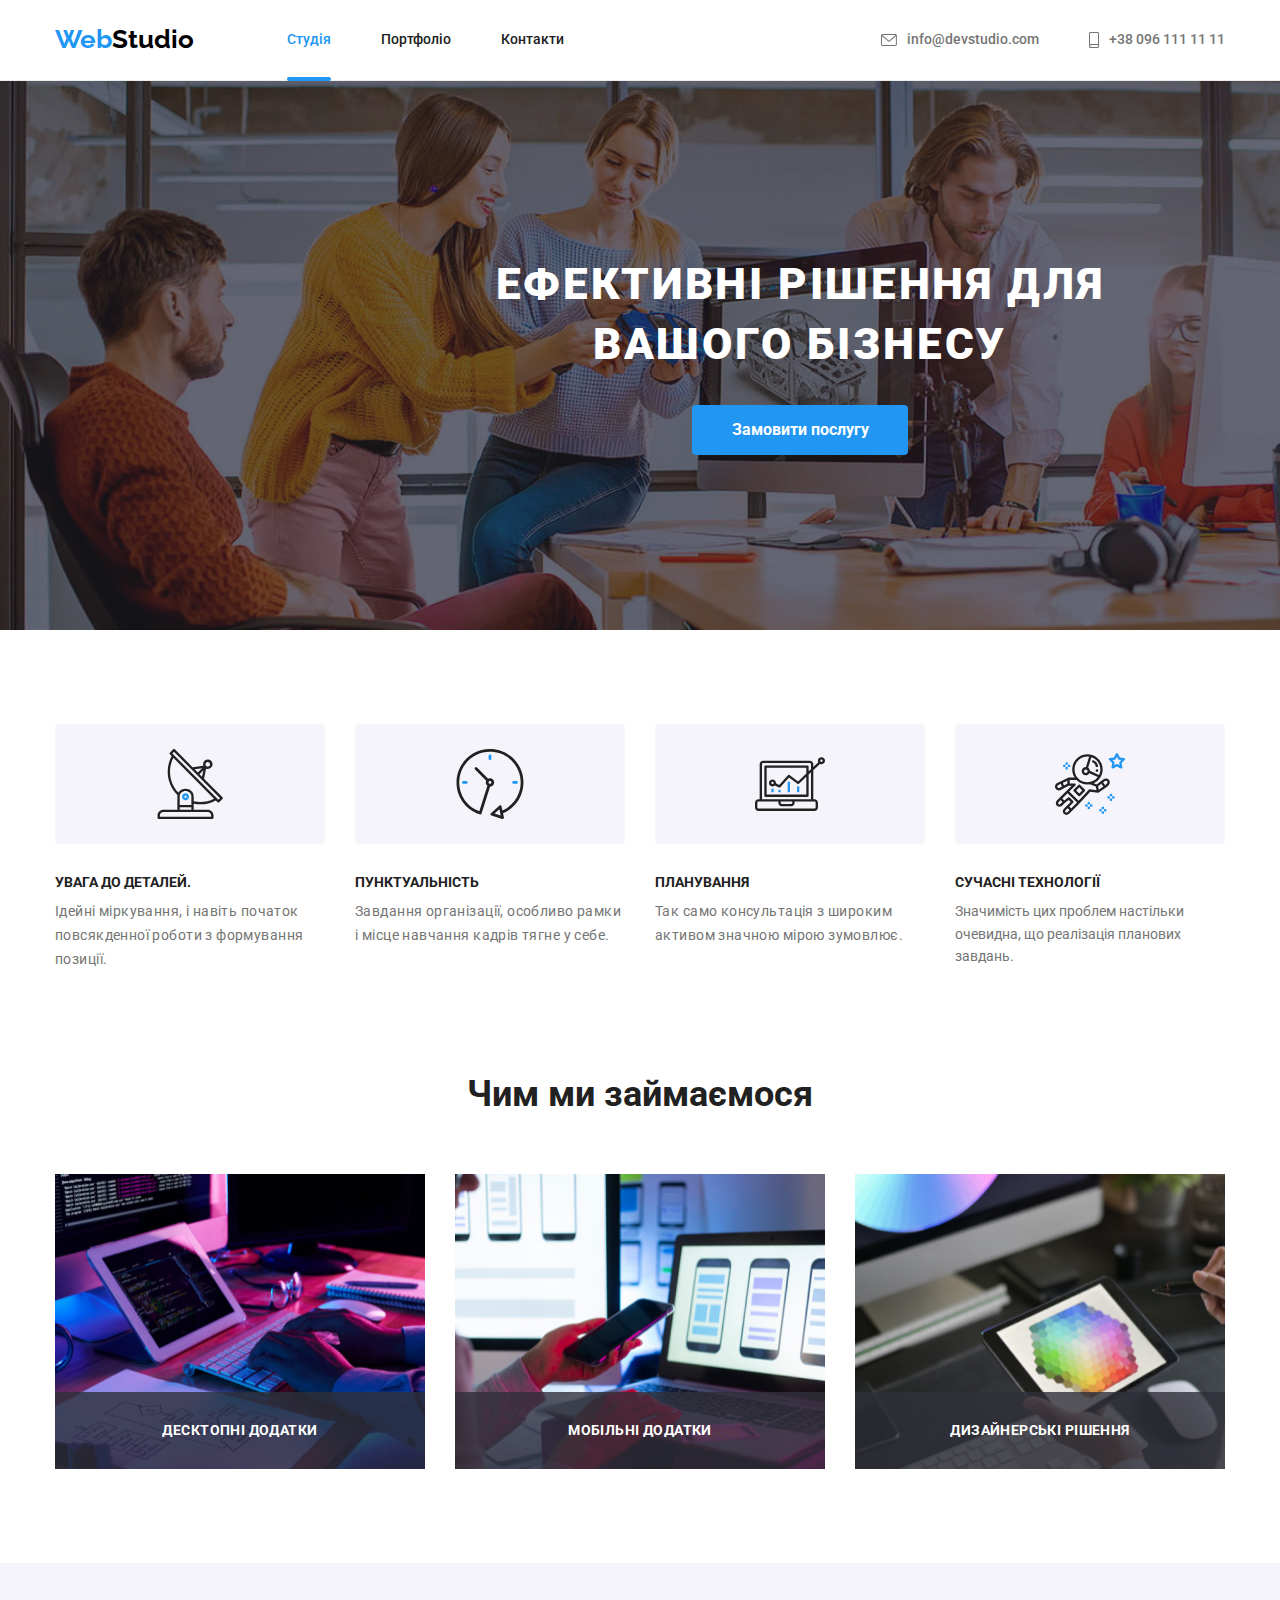
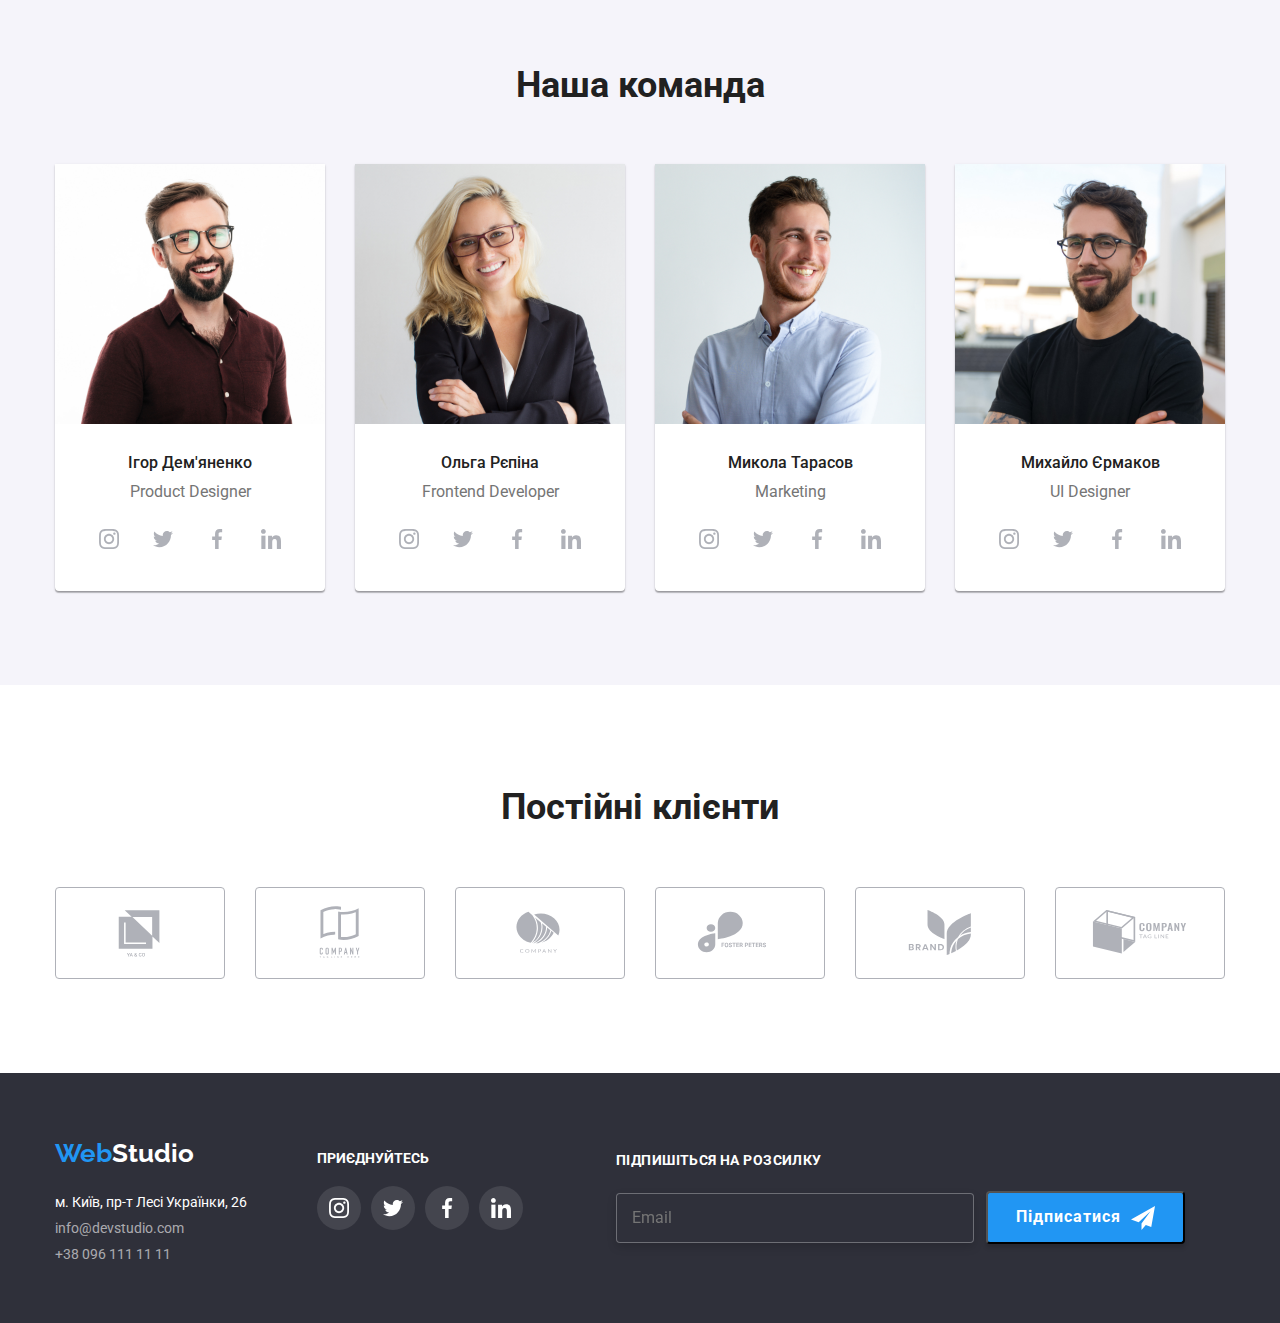
==== commit 992e4218: "фікси по модал" ====
--- a/index.html
+++ b/index.html
@@ -47,10 +47,10 @@
           </button>
           <div class="backdrop is-hidden" data-modal>
             <div class="modal">
-              <form action="" class="form js-speaker-form">
-                <h2 class="title-form">
+              <form class="form js-speaker-form">
+                <p class="title-form">
                   Залиште свої дані, ми вам передзвонимо
-                </h2>
+                </p>
 
                 <div class="form-field">
                   <label for="name" class="title-label">Ім'я</label>
@@ -88,14 +88,18 @@
                     placeholder="Введіть коментар"></textarea>
                 </div>
 
+                <div class=checkbox-box>
                 <label class="check option">
                   <input type="checkbox" class="check-input" />
                   <span class="check-box"></span>
                   <span class="check-text">Погоджуюся з розсилкою та приймаю
                     <a href="" class="agreement">Умови договору</a></span>
                 </label>
-
+                </div>
+
+                <div class="button-box">
                 <button type="submit" class="form-button">Відправити</button>
+                </div>
               </form>
               <p class="modal-text"></p>
               <button type="button" class="modal-close" data-modal-close>
@@ -437,20 +441,18 @@
         </ul>
       </div>
       <div class="footer-formblock">
-        <h3 class="footer-form-title">Підпишіться на розсилку</h3>
-        <div class="footer-block">
-          <form action="" class="footer-form">
-            <div class="footer-form-field">
+        <p class="footer-form-title">Підпишіться на розсилку</p>
+          <form class="footer-form">
+            <div class="footer-flex">
               <input type="text" class="footer-input" name="name" id="name" placeholder="Email" />
+              <button type="submit" class="footer-button">
+                Підписатися
+                <svg class="footer-button-icon" width="24" height="24">
+                  <use href="./images/icons-form.svg#iconform-send"></use>
+                </svg>
+              </button>
             </div>
           </form>
-          <button type="submit" class="footer-button">
-            Підписатися
-            <svg class="footer-button-icon" width="24" height="24">
-              <use href="./images/icons-form.svg#iconform-send"></use>
-            </svg>
-          </button>
-        </div>
       </div>
     </div>
   </footer>
--- a/css/styles.css
+++ b/css/styles.css
@@ -9,13 +9,8 @@
   padding: 0;
 }
 
-.form-input{
-  outline: none;
-}
-
-.form-input:hover {
-  outline: 1px solid #2196F3;
-}
+
+
 
 .form-input:focus {
   outline: 1px solid #2196F3;
@@ -25,13 +20,6 @@
   outline: none;
 }
 
-.form-input:hover {
-  outline: 1px solid #2196F3;
-}
-
-.form-input:focus {
-  outline: 1px solid #2196F3;
-}
 
 :root {
   --main-color: #ffffff;
@@ -284,6 +272,7 @@
   box-shadow: 0px 1px 3px rgba(0, 0, 0, 0.12), 0px 1px 1px rgba(0, 0, 0, 0.14),
     0px 2px 1px rgba(0, 0, 0, 0.2);
   border-radius: 4px;
+  padding: 40px;
 
   position: absolute;
   top: 50%;
@@ -292,14 +281,14 @@
 }
 
 .modal-close {
+  cursor: pointer;
   box-sizing: border-box;
   width: 30px;
   height: 30px;
-  margin-top: 8px;
-  margin-right: 8px;
   position: absolute;
   top: 0;
   right: 0;
+  transform: translate(-20%, 20%);
   background-color: #ffffff;
 
   border: 1px solid rgba(0, 0, 0, 0.1);
@@ -322,7 +311,6 @@
 
 .form {
   margin-left: auto;
-  padding: 40px;
 }
 
 .form-field {
@@ -402,9 +390,13 @@
   color: #2196f3;
 }
 
+.button-box {
+  /* display: flex;
+  justify-content: center; */
+}
+
 .form-button {
-  margin-top: 30px;
-  margin-left: 124px;
+
   padding-top: 10px;
   padding-bottom: 10px;
   padding-left: 52px;
@@ -414,6 +406,10 @@
   box-shadow: 0px 4px 4px rgba(0, 0, 0, 0.15);
   border-radius: 4px;
   border: #ffffff;
+  display: block;
+  margin: auto;
+  margin-top: 30px;
+  cursor: pointer;
 }
 
 textarea {
@@ -430,8 +426,16 @@
   
 }
 
+
+.checkbox-box{
+  display: flex;
+  align-items: center;
+  justify-content: center;
+
+}
+
+
 .check {
-  padding-left: 12px;
   font-family: "Roboto";
   font-style: normal;
   font-weight: 400;
@@ -493,6 +497,8 @@
 .box-svg:last-child {
   margin-right: 0;
 }
+
+
 
 
 .icons-form {
@@ -1015,12 +1021,16 @@
 
 .footer-formblock {
   margin-left: 93px;
-  margin-top: 16px;
-}
-
-.footer-block {
-  display: flex;
-}
+  padding-top: 16px;
+}
+
+.footer-flex {
+  display: flex;
+  align-items: center;
+
+}
+
+
 
 .footer-form-title {
   margin-bottom: 20px;
@@ -1032,9 +1042,6 @@
   color: #FFFFFF;
 }
 
-.footer-form-field {
-  
-}
 
 .footer-input {
   height: 50px;
@@ -1045,10 +1052,12 @@
   border-radius: 4px;
   background: #2F303A;
   outline: none;
+  color: #FFFFFF;
  
 }
 
 .footer-button {
+  cursor: pointer;
   display: flex;
   background: #2196F3;
   box-shadow: 0px 4px 4px rgba(0, 0, 0, 0.15);
@@ -1062,7 +1071,7 @@
   padding-bottom: 10px;
   padding-left: 28px;
   padding-right: 28px;
-  margin-left: 40px;
+  margin-left: 12px;
   
   color: #FFFFFF;
 }
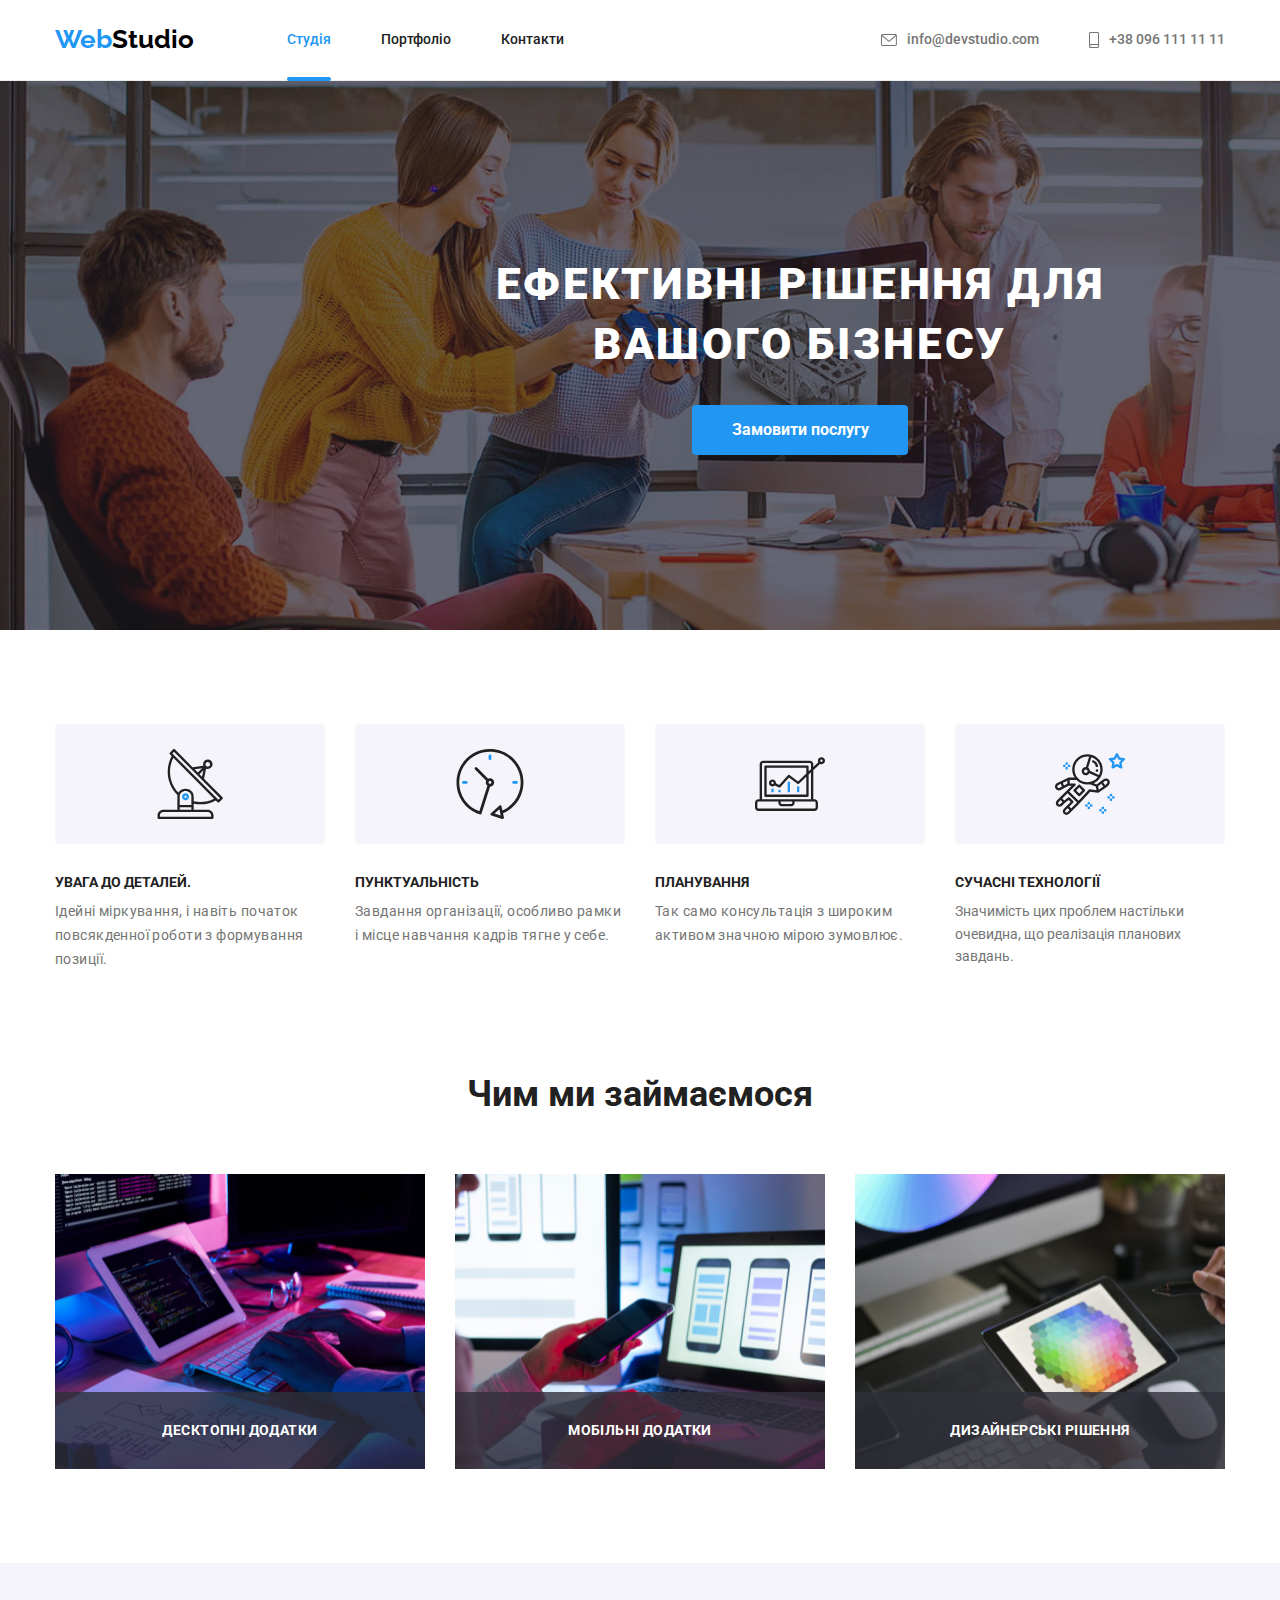
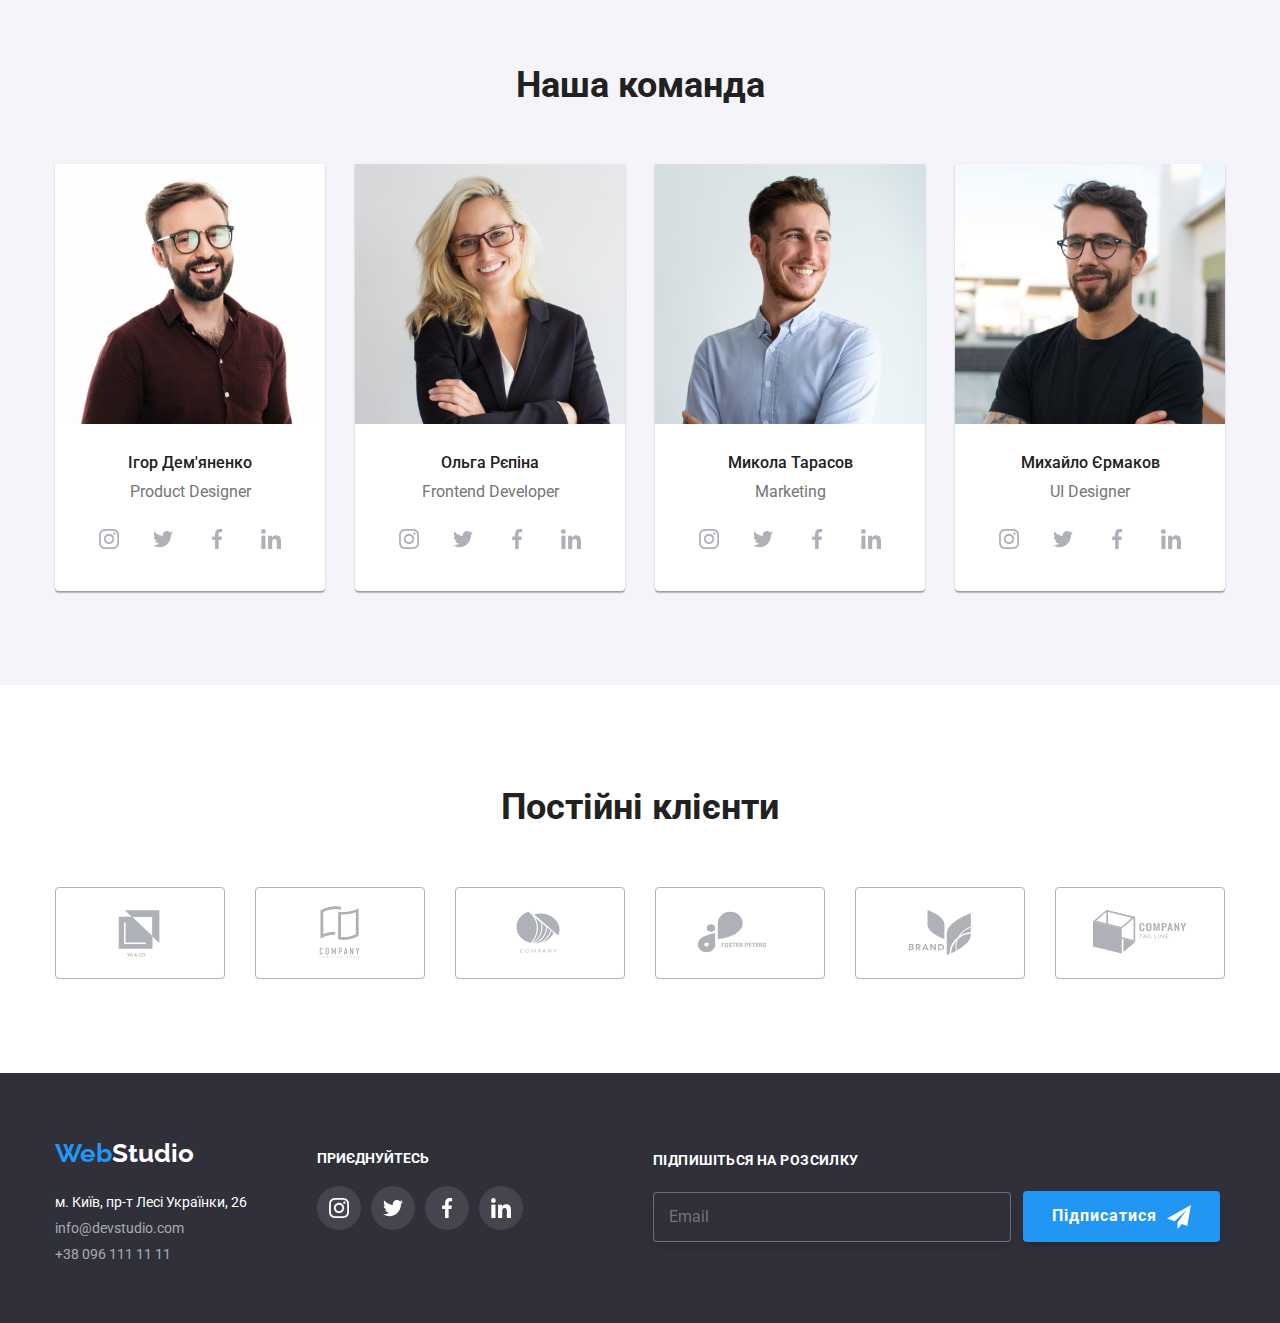
==== commit b1800940: "останні правки" ====
--- a/index.html
+++ b/index.html
@@ -107,7 +107,7 @@
                   xmlns="http://www.w3.org/2000/svg">
                   <path
                     d="M15 4.10786L13.8921 3L9.5 7.39214L5.10786 3L4 4.10786L8.39214 8.5L4 12.8921L5.10786 14L9.5 9.60786L13.8921 14L15 12.8921L10.6079 8.5L15 4.10786Z"
-                    fill="black" />
+                     />
                 </svg>
               </button>
             </div>
@@ -444,7 +444,7 @@
         <p class="footer-form-title">Підпишіться на розсилку</p>
           <form class="footer-form">
             <div class="footer-flex">
-              <input type="text" class="footer-input" name="name" id="name" placeholder="Email" />
+              <input type="text" class="footer-input"  placeholder="Email" />
               <button type="submit" class="footer-button">
                 Підписатися
                 <svg class="footer-button-icon" width="24" height="24">
--- a/css/styles.css
+++ b/css/styles.css
@@ -300,11 +300,12 @@
   top: 50%;
   left: 50%;
   transform: translate(-50%, -50%);
+  fill: #000000;
 }
 
 .modal-close:hover .svg-close,
-.modal-close:focus .svg-close{
-  color: #2196f3;
+.modal-close:focus .svg-close {
+  fill: #2196F3;
 }
 
 
@@ -1020,8 +1021,9 @@
 /* footer-form */
 
 .footer-formblock {
-  margin-left: 93px;
   padding-top: 16px;
+  
+  
 }
 
 .footer-flex {
@@ -1060,6 +1062,7 @@
   cursor: pointer;
   display: flex;
   background: #2196F3;
+  border: 1px solid transparent;
   box-shadow: 0px 4px 4px rgba(0, 0, 0, 0.15);
   border-radius: 4px;
   font-weight: 700;
@@ -1072,6 +1075,7 @@
   padding-left: 28px;
   padding-right: 28px;
   margin-left: 12px;
+ 
   
   color: #FFFFFF;
 }
@@ -1104,6 +1108,12 @@
   display: flex;
 }
 
+.footer-container .footer-formblock {
+  margin-left: 130px;
+
+}
+
+
 .hero-limitation {
   margin-left: auto;
   margin-right: auto;
@@ -1116,3 +1126,4 @@
 /* основний колір тексту #757575 */
 /* колір підзаголовків #212121 */
 /* фоновий колір тексту і кнопок #2196F3 */
+/* оновлення 06,12,2022 */